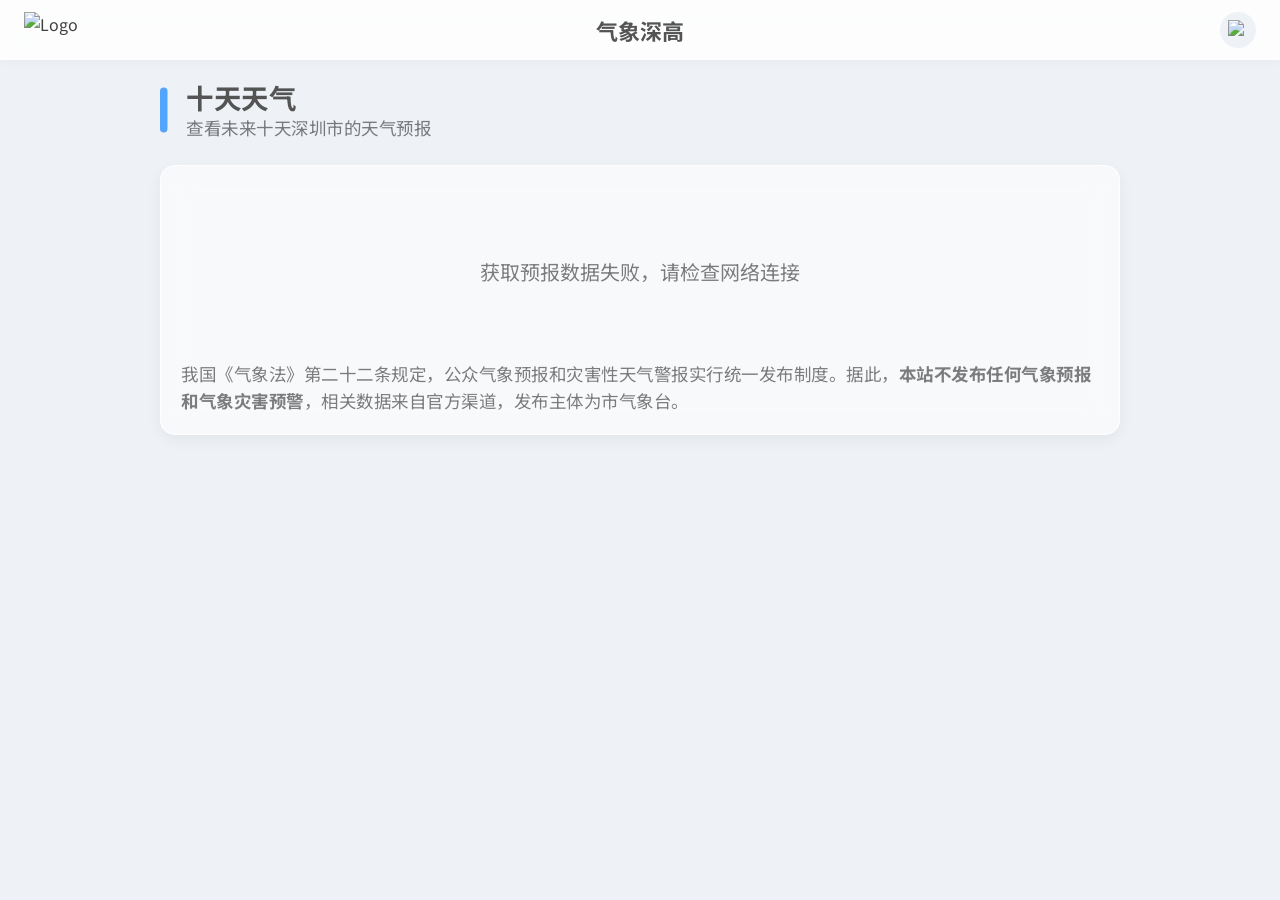
==== 10d.html @ 661ef433 "Test B6 for the Share Feature" ====
<!DOCTYPE html>
<html lang="zh-CN">
<head>
    <meta charset="UTF-8">
    <meta name="viewport" content="width=device-width, initial-scale=1.0">
    <title>气象深高 - 十天天气</title>
    <link rel="stylesheet" href="style.css">
    <link rel="stylesheet" href="style_10d.css">
    <link rel="icon" href="/favicon.ico" type="image/x-icon">
    <script src="https://code.jquery.com/jquery-3.6.0.min.js"></script>
	<meta name="description" content="“十天预报”是“气象深高”网站的一个重要功能，可查阅深圳市未来十天官方天气预报。">
    <script>
      window.CDN_BASE = "https://cdn.jsdelivr.net/gh/FireflyBush/MeteoClubOnlineWebsite@2026.0817";
    </script>
</head>
<body>

    <!-- 顶部导航条：照搬 -->
    <nav class="top-nav">
        <div class="nav-left">
            <img src="https://cdn.jsdelivr.net/gh/FireflyBush/MeteoClubOnlineWebsite@2026.0817/data/icons/logo.png" alt="Logo" class="nav-logo">
            <span class="nav-title">气象深高</span>
        </div>
        <div class="nav-right">
            <a href="/index.html" class="nav-link" title="返回主页">
                <img src="https://cdn.jsdelivr.net/gh/FireflyBush/MeteoClubOnlineWebsite@2026.0817/data/icons/home.svg" alt="主页" class="nav-icon">
            </a>
        </div>
    </nav>

    <!-- 主内容区 -->
    <div class="main-container">
        <section class="content-section">
            <div class="section-header">
                <div class="section-line"></div>
                <div class="section-text">
                    <h2 class="section-title">十天天气</h2>
                    <p class="section-subtitle">查看未来十天深圳市的天气预报</p>
                </div>
            </div>

            <div class="main-card">
                <div class="publish-info" id="publishInfo"></div>
                <div id="loadingStatus" class="status-text">正在获取预报数据...</div>
                <div class="forecast-10days" id="forecast10Days" style="display:none;"></div>
				<div style="margin-top: 20px;">
			<p class="card-description" style="margin-bottom: 0;-webkit-line-clamp: none;">我国《气象法》第二十二条规定，公众气象预报和灾害性天气警报实行统一发布制度。据此，<strong>本站不发布任何气象预报和气象灾害预警</strong>，相关数据来自官方渠道，发布主体为市气象台。</p></div>
            </div>
        </section>
    </div>

    <!-- 模态框：复用 style.css 中的 .modal 样式 -->
    <div id="infoModal" class="modal">
        <div class="modal-content">
            <span class="close-btn">&times;</span>
            <p id="modalText">信息加载中...</p>
        </div>
    </div>

    <script src="script_10d.js"></script>
</body>
</html>
---- style.css ----
/* style.css —— 晴雨表浅色磨砂主题样式 (优化整理版) */

/* 1. 引入思源黑体 (Google Fonts API 会自动处理中文分片加载) */
@import url('https://fonts.googleapis.com/css2?family=Noto+Sans+SC:wght@400;700&display=swap');

/* 2. 定义自定义西文字体 */
@font-face {
    font-family: 'GWM Sans UI'; /* 自定义一个名字 */
    src: url('https://cdn.jsdelivr.net/gh/FireflyBush/MeteoClubOnlineWebsite@2026.0817/GWM.woff2') format('woff2');
    font-weight: normal;
    font-style: normal;
    font-display: swap; /* 字体加载时先显示后备字体，避免白屏 */
}

/* 3. 覆盖全局字体设置 */
/* 注意：将自定义西文字体放在最前，思源黑体放在第二位 */
/* 这样西文/数字会用 myfont.woff2，中文会回退到思源黑体 */
body {
    font-family: 'GWM Sans UI', 'Noto Sans SC', -apple-system, BlinkMacSystemFont, "Segoe UI", Roboto, "Helvetica Neue", "PingFang SC", "Microsoft YaHei", sans-serif;
}

/* 针对可能需要加粗的标题元素 */
h1, h2, h3, h4, h5, h6, .nav-title, .section-title, .card-title {
    font-family: 'GWM Sans UI', 'Noto Sans SC', sans-serif;
    font-weight: 700; /* 使用思源黑体的粗体 */
}


/* =========================================
   1. 全局变量与重置
   ========================================= */
:root {
    --bg-color: rgba(255, 255, 255, 0.55);
    --text-color: rgba(0, 0, 0, 0.75);
    --dim-color: rgba(0, 0, 0, 0.5);
    --title-color: #545454;
    --yellow-line: rgb(255 150 0 / 65%);
    --blue-line: rgb(0 122 255 / 65%);
    --rain-blue: #007AFF;
    --rain-bg: rgba(0, 0, 0, 0.08);
    --glass-border: rgba(255, 255, 255, 0.8);
    --glass-shadow: 0 4px 12px rgba(0, 0, 0, 0.05);
    --nav-height: 60px;
}

* { margin: 0; padding: 0; box-sizing: border-box; }

::-webkit-scrollbar { width: 8px; border-radius: 4px; }
::-webkit-scrollbar-track { background: #0000001a; }
::-webkit-scrollbar-thumb { background: rgb(0 122 255 / 65%); border-radius: 4px; }

body {
    background-color: #eef2f6;
    color: var(--text-color);
    min-height: 100vh;
    padding-top: calc(var(--nav-height) + 20px);
    overflow-x: hidden;
}

/* =========================================
   2. 顶部导航条
   ========================================= */
.top-nav {
    position: fixed;
    top: 0; left: 0; width: 100%; height: var(--nav-height);
    background: rgba(255, 255, 255, 0.85);
    backdrop-filter: blur(15px);
    -webkit-backdrop-filter: blur(15px);
    border-bottom: 1px solid var(--glass-border);
    display: flex;
    justify-content: space-between;
    align-items: center;
    padding: 0 24px;
    z-index: 1000;
    box-shadow: 0 2px 10px rgba(0,0,0,0.03);
}

.nav-left { display: flex; align-items: center; gap: 12px; }

.nav-logo { height: 36px; width: auto; object-fit: contain; }

.nav-title {
    font-size: 18px;
    font-weight: bold;
    color: var(--title-color);
}

.nav-right .nav-link {
    display: flex;
    align-items: center;
    justify-content: center;
    background: #eef2f6;
    width: 36px;
    height: 36px;
    padding: 0; /* 覆盖原有内边距，适配图标 */
    border-radius: 50%; /* 圆形按钮 */
    transition: all 0.2s;
    text-decoration: none;
}

.nav-right .nav-link:hover {
    background: rgba(0, 0, 0, 0.25);
}

.nav-icon {
    width: 20px;
    height: 20px;
    fill: currentColor; /* 跟随文字颜色 */
    pointer-events: none; /* 防止点击图片无法触发链接 */
}

/* =========================================
   3. 主容器与版块
   ========================================= */
.main-container {
    width: 100%;
    max-width: 800px;
    margin: 0 auto;
    padding: 0 16px 40px 16px;
}

.content-section { margin-bottom: 40px; }

/* 版块标题 */
.section-header {
    display: flex;
    align-items: center;
    margin-bottom: 20px;
}

.section-line {
    width: 6px; height: 36px;
    background-color: var(--blue-line);
    border-radius: 3px;
    margin-right: 15px;
    flex-shrink: 0;
}

.section-text {
    display: flex;
    flex-direction: column;
    justify-content: center;
}

.section-title {
    font-size: 22px;
    font-weight: bold;
    color: var(--title-color);
    line-height: 1.2;
}

.section-subtitle {
    font-size: 14px;
    color: var(--dim-color);
    margin-top: 2px;
}



/* =========================================
   4. 天气应用组件
   ========================================= */
.weather-container {
    display: flex;
    flex-wrap: wrap;
    gap: 10px;
    width: 100%;
}

.left-panel {
    display: flex;
    flex-direction: column;
    gap: 10px;
    flex: 2 1 400px;
    min-width: 300px;
}

/* 卡片通用 */
.main-card, .warning-card, .rain-card {
    background-color: var(--bg-color);
    backdrop-filter: blur(12px);
    -webkit-backdrop-filter: blur(12px);
    border: 1px solid var(--glass-border);
    box-shadow: var(--glass-shadow);
    border-radius: 12px;
    padding: 16px;
    position: relative;
    transition: all .3s cubic-bezier(.25, .8, .25, 1);
}

.main-card:hover, .warning-card:hover, .rain-card:hover {
    transform: translateY(-5px);
    box-shadow: 0 12px 24px rgba(0, 0, 0, 0.1);
}

/* 实况与预报 */
.card-header {
    display: flex;
    justify-content: space-between;
    align-items: center;
}

.header-left, .header-right {
    display: flex; align-items: center; gap: 10px;
}

.title-text, .forecast-title, .warning-title {
    font-size: 20px; color: var(--title-color); line-height: 1.2;
    display: inline-block; font-weight: bold;
    background-image: linear-gradient(transparent calc(100% - 7px), var(--yellow-line) calc(100% - 7px));
    background-repeat: no-repeat; background-position: left bottom;
}

.observe-time { font-size: 16px; color: var(--dim-color); margin-right: 10px; }
.refresh-btn { width: 24px; height: 24px; cursor: pointer; opacity: 0.6; transition: transform 0.5s; filter: brightness(0); }
.refresh-btn:hover { opacity: 1; transform: rotate(180deg); }

.realtime-section {
    display: flex; align-items: center; gap: 5px;
    padding: 10px 0; border-bottom: 1px solid rgba(0,0,0,0.05); margin-bottom: 16px;
}

.realtime-left { display: flex; flex-direction: column; gap: 4px; }
.realtime-temp { font-size: 40px; font-weight: bold; line-height: 1; }
.realtime-temp .unit, .today-range .unit { font-size: 20px; color: var(--dim-color); }
.apparent-temp { font-size: 16px; color: var(--dim-color); }

.realtime-right {
    display: flex; flex-direction: row; align-items: center; gap: 5px; flex: 1; min-width: 0;
}

.realtime-info-right {
    display: flex; flex-direction: column; gap: 4px; text-align: left; min-width: 0;
}

.today-icon { width: 75px; height: 75px; cursor: pointer; }
.today-range { font-size: 20px; font-weight: bold; }
.today-desc { font-size: 16px; color: var(--dim-color); white-space: normal; overflow: auto; text-overflow: ellipsis; cursor: pointer; max-height: 40px; }

/* 三日预报 */
.forecast-section { display: flex; flex-direction: column; gap: 16px; }
.forecast-header { display: flex; justify-content: space-between; align-items: center; }
.publish-time { font-size: 16px; color: var(--dim-color); }
.forecast-days { display: flex; justify-content: space-between; gap: 30px; }
.day-item { flex: 1; text-align: center; position: relative; display: flex; flex-direction: column; align-items: center; }
.day-date { font-size: 16px; color: var(--dim-color); font-weight: bold; }
.day-info { display: flex; flex-direction: row; justify-content: center; align-items: center; }
.day-icon { width: 65px; height: 65px; cursor: pointer; }
.day-temps { display: flex; flex-direction: column; align-items: center; gap: 2px; margin-top: 8px; }
.day-max, .day-min { font-size: 20px; font-weight: bold; }
.day-max .unit, .day-min .unit { font-size: 16px; color: var(--dim-color); }

/* 预警卡片 */
.warning-card { display: flex; flex-direction: column; gap: 10px; }
.warning-left { display: flex; align-items: center; }
.warning-right { width: 100%; display: flex; justify-content: flex-start; align-items: center; gap: 12px; }
.warning-icons { display: flex; flex-wrap: wrap; gap: 5px; }
.warning-icons img { height: 45px; cursor: pointer; }
.no-warn-text { font-size: 16px; color: var(--dim-color); }

/* 降雨卡片 */
.rain-card { flex: 1 1 170px; min-width: 170px; display: flex; flex-direction: column; }
.rain-title-text { font-size: 20px; background-image: linear-gradient(transparent calc(100% - 7px), var(--blue-line) calc(100% - 7px)); }
.rain-header { margin-bottom: 16px; display: flex; align-items: center; }
.rain-content { display: flex; gap: 10px; flex: 1; align-items: stretch; }
.rain-bars { flex: 1; display: flex; flex-direction: column; gap: 4px; justify-content: flex-start; }
.rain-bar-item { height: 7.8px; width: 100%; background-color: var(--rain-bg); border-radius: 3px; }
.rain-bar-fill { height: 100%; background-color: var(--rain-blue); width: var(--rain-pct, 0); transition: width 0.5s; }
.rain-time-labels { display: flex; flex-direction: column; justify-content: space-between; font-size: 14px; color: var(--dim-color); text-align: right; padding-right: 5px; }
.rain-desc { margin-top: 16px; font-size: 16px; color: var(--dim-color); text-align: center; display: none; }

/* =========================================
   5. 链接卡片组件
   ========================================= */
.cards-wrapper {
    display: grid;
    grid-template-columns: repeat(2, 1fr);
    gap: 20px;
}

.content-card {
    background: rgba(255, 255, 255, 0.7);
    -webkit-backdrop-filter: blur(20px);
    backdrop-filter: blur(20px);
    border-radius: 16px;
    overflow: hidden;
    box-shadow: 0 4px 16px rgba(0, 0, 0, 0.06);
    transition: all .3s cubic-bezier(.25, .8, .25, 1);
    display: flex;
    flex-direction: column;
}

.content-card:hover {
    transform: translateY(-5px);
    box-shadow: 0 12px 24px rgba(0, 0, 0, 0.1);
}

.card-image { position: relative; width: 100%; height: 140px; background-color: #ddd; }
.card-img { width: 100%; height: 100%; object-fit: cover; display: block;object-position: center top;}
.image-overlay { position: absolute; bottom: 10px; right: 10px; display: flex; gap: 5px;}
.card-feature {
    background: var(--blue-line);
    color: white;
	font-size: 12px;
	font-weight: bold;
    padding: 4px 10px;
	max-width: 100px;
    border-radius: 20px;
    backdrop-filter: blur(5px);
}

.card-content { padding: 16px; display: flex; flex-direction: column; flex: 1; }
.card-header { display: flex; justify-content: space-between; align-items: flex-start; margin-bottom: 8px; }
.card-title { font-size: 18px; font-weight: bold; color: var(--title-color); margin: 0; line-height: 1.4; }
.card-description { font-size: 14px; color: var(--dim-color); line-height: 1.5; margin-bottom: 16px; flex: 1; display: -webkit-box; -webkit-line-clamp: 2; -webkit-box-orient: vertical; overflow: hidden; }
.articles-text{ font-size: 14px; color: var(--text-color); line-height: 1.5; margin-bottom: 16px; flex: 1; display: -webkit-box;  -webkit-box-orient: vertical; overflow: hidden;}
.card-footer { margin-top: auto; }

.read-more-btn {
    background: transparent;
    border: 1px solid var(--rain-blue);
    color: var(--rain-blue);
    padding: 6px 16px;
    border-radius: 20px;
    font-size: 14px;
    cursor: pointer;
    display: flex;
    align-items: center;
    gap: 6px;
    transition: all 0.2s;
	font-weight: bold;
}

.read-more-btn:hover { background: var(--rain-blue); color: #fff; }

/* =========================================
   6. 模态框
   ========================================= */
.modal { display: none; position: fixed; z-index: 2000; left: 0; top: 0; width: 100%; height: 100%; background-color: rgba(0,0,0,0.4); justify-content: center; align-items: center; }
.modal-content { background-color: #fefefe; padding: 25px 20px; border-radius: 12px; width: 80%; max-width: 300px; text-align: center; position: relative; box-shadow: 0 4px 20px rgba(0,0,0,0.15); animation: fadeIn 0.3s ease; }
@keyframes fadeIn { from { opacity: 0; transform: scale(0.9); } to { opacity: 1; transform: scale(1); } }
.close-btn { color: #aaa; position: absolute; top: 5px; right: 16px; font-size: 28px; font-weight: bold; cursor: pointer; }
.close-btn:hover { color: #333; }
#modalText { font-size: 16px; color: #333; line-height: 1.6; margin-top: 10px; word-break: break-all; }

/* =========================================
   7. 响应式适配
   ========================================= */
@media (max-width: 1000px) {
    .weather-container { flex-direction: column; }
    .left-panel { width: 100%; flex: none; }
    .rain-card { width: 100%; flex: none; min-height: 200px; }
    
    .cards-wrapper { grid-template-columns: 1fr; }
    
    .realtime-section { flex-direction: row; }
    .forecast-days { gap: 4px; }
    
    .rain-content { flex-direction: column; gap: 8px; }
    .rain-bars { flex-direction: row; align-items: flex-end; height: 100px; gap: 2px; }
    .rain-bar-item { height: 100px; width: 100%; display: flex; align-items: flex-end; }
    .rain-bar-fill { width: 100%; height: var(--rain-pct, 0); background-color: var(--rain-blue); transition: height 0.5s; }
    .rain-time-labels { flex-direction: row; justify-content: space-between; text-align: center; padding-right: 0; font-size: 12px; }
    
    .warning-icons img { height: 37.5px; cursor: pointer; }
    .day-icon { width: 50px; height: 50px; cursor: pointer; }
    .today-icon { width: 65px; height: 65px; cursor: pointer; }
    .day-max, .day-min { font-size: 18px; font-weight: bold; }
    
    .nav-title { display: none; } /* 移动端隐藏标题 */
}

@media (min-width: 1000px) {
    .main-container { transform: scale(1.25); transform-origin: top; }
    
    /* 桌面端标题居中 */
    .nav-title {
        position: absolute;
        left: 50%;
        transform: translateX(-50%);
        font-size: 22px;
        white-space: nowrap;
        margin: 0;
    }
}
---- style_10d.css ----
/* =========================================
   十天预报专用样式（依赖 style.css 变量）
   ========================================= */

.forecast-10days {
    display: flex;
    flex-direction: column;
    gap: 10px;
}

.day-row {
    display: flex;
    align-items: center;
    padding: 14px 18px;
    background-color: var(--bg-color);
    backdrop-filter: blur(12px);
    -webkit-backdrop-filter: blur(12px);
    border: 1px solid var(--glass-border);
    border-radius: 12px;
    box-shadow: var(--glass-shadow);
    transition: all .3s cubic-bezier(.25, .8, .25, 1);
}

.day-row:hover {
    transform: translateX(5px);
    box-shadow: 0 8px 20px rgba(0,0,0,0.08);
}

/* 日期区域：某月某日 / 某天 明确分两行 */
.day-info-left {
    width: 72px;
    flex-shrink: 0;
    text-align: center;
}

.day-info-left .date {
    font-size: 15px;
    font-weight: 600;
    color: var(--title-color);
    line-height: 1.3;
    white-space: nowrap;
}

.day-info-left .weekday {
    font-size: 13px;
    color: var(--dim-color);
    line-height: 1.3;
    margin-top: 2px;
    white-space: nowrap;
}

.day-icon-10d {
    width: 50px;
    height: 50px;
    margin: 0 16px;
    flex-shrink: 0;
    cursor: pointer;
    transition: transform 0.2s;
}

.day-icon-10d:active {
    transform: scale(0.92);
}

.day-weather-text {
    flex: 1;
    font-size: 16px;
    color: var(--text-color);
    min-width: 0;
}

/* 温度范围条 */
.day-temp-range {
    display: flex;
    align-items: center;
    gap: 10px;
    width: 200px;
    flex-shrink: 0;
}

.temp-bar-track {
    flex: 1;
    height: 5px;
    background-color: var(--rain-bg);
    border-radius: 3px;
    position: relative;
    overflow: hidden;
}

.temp-bar-fill {
    position: absolute;
    height: 100%;
    border-radius: 3px;
    background: linear-gradient(90deg, rgb(0 122 255 / 65%), rgb(255 150 0 / 65%));
    transition: left 0.5s, width 0.5s;
}

.temp-min, .temp-max {
    font-size: 16px;
    font-weight: bold;
    width: 36px;
    text-align: center;
}

.temp-min { color: var(--dim-color); }
.temp-max { color: var(--title-color); }

.status-text {
    text-align: center;
    padding: 40px;
    color: var(--dim-color);
    font-size: 16px;
}

.publish-info {
    text-align: right;
    font-size: 14px;
    color: var(--dim-color);
    margin-bottom: 16px;
    padding-right: 6px;
}

/* =========================================
   手机端适配
   ========================================= */
@media (max-width: 1000px) {
    .day-row {
        padding: 10px 12px;
        gap: 8px;
    }

    .day-info-left {
        width: 56px;
    }

    .day-info-left .date {
        font-size: 13px;
    }

    .day-info-left .weekday {
        font-size: 12px;
        margin-top: 1px;
    }

    .day-icon-10d {
        width: 40px;
        height: 40px;
        margin: 0 8px;
    }

    /* 手机端隐藏天气文字，点击图标通过模态框查看 */
    .day-weather-text {
        display: none;
    }

    .day-temp-range {
        width: auto;
        flex: 1;
        min-width: 0;
        gap: 6px;
    }

    .temp-bar-track {
        min-width: 40px;
    }

    .temp-min, .temp-max {
        font-size: 14px;
        width: 30px;
    }
}
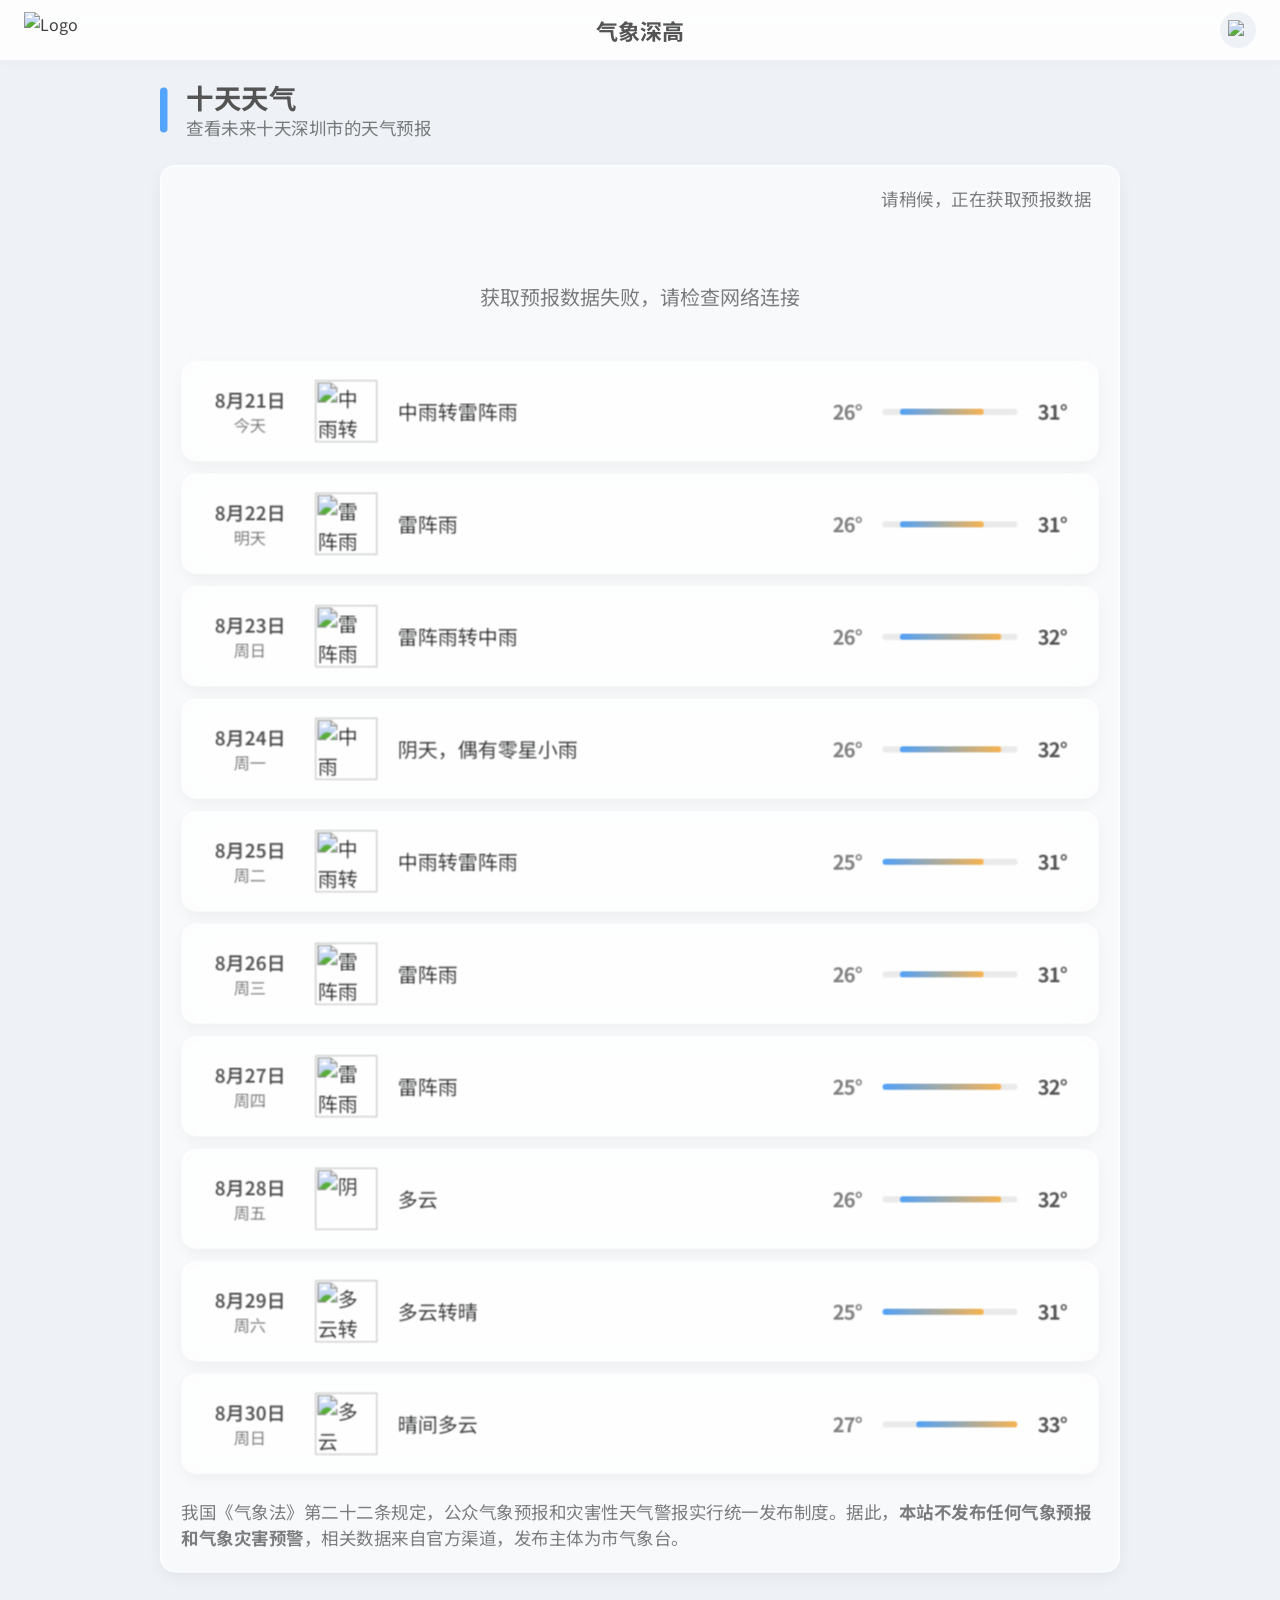
==== commit bad150e8: "Update 10d.html" ====
--- a/10d.html
+++ b/10d.html
@@ -3,18 +3,18 @@
 <head>
     <meta charset="UTF-8">
     <meta name="viewport" content="width=device-width, initial-scale=1.0">
-    <title>气象深高 - 十天天气</title>
+    <title>十天天气 - 深圳市高级中学气象社</title>
     <link rel="stylesheet" href="style.css">
     <link rel="stylesheet" href="style_10d.css">
     <link rel="icon" href="/favicon.ico" type="image/x-icon">
     <script src="https://code.jquery.com/jquery-3.6.0.min.js"></script>
-	<meta name="description" content="“十天预报”是“气象深高”网站的一个重要功能，可查阅深圳市未来十天官方天气预报。">
+	<meta name="description" content="“十天天气”是“气象深高”网站的一个重要功能，可查阅深圳市未来十天官方天气预报。">
     <script>
       window.CDN_BASE = "https://cdn.jsdelivr.net/gh/FireflyBush/MeteoClubOnlineWebsite@2026.0817";
     </script>
 </head>
 <body>
-
+<h1 style="display: none;">“十天天气”是“气象深高”网站的一个重要功能，可查阅深圳市未来十天官方天气预报。</h1>
     <!-- 顶部导航条：照搬 -->
     <nav class="top-nav">
         <div class="nav-left">
@@ -40,9 +40,161 @@
             </div>
 
             <div class="main-card">
-                <div class="publish-info" id="publishInfo"></div>
-                <div id="loadingStatus" class="status-text">正在获取预报数据...</div>
-                <div class="forecast-10days" id="forecast10Days" style="display:none;"></div>
+                <div class="publish-info" id="publishInfo">请稍候，正在获取预报数据</div>
+                <div id="loadingStatus" class="status-text">获取预报数据中，以下为示例，长期无反应请刷新...</div>
+                <div class="forecast-10days" id="forecast10Days">
+    <div class="day-row">
+        <div class="day-info-left">
+            <div class="date">8月21日</div>
+            <div class="weekday">今天</div>
+        </div>
+        <img class="day-icon-10d" src="https://cdn.jsdelivr.net/gh/FireflyBush/MeteoClubOnlineWebsite@2026.0817/data/icons/04.png" title="中雨转雷阵雨" loading="lazy">
+        <div class="day-weather-text">中雨转雷阵雨</div>
+        <div class="day-temp-range">
+            <div class="temp-min">26°</div>
+            <div class="temp-bar-track">
+                <div class="temp-bar-fill" style="left:12.5%;width:62.5%;"></div>
+            </div>
+            <div class="temp-max">31°</div>
+        </div>
+    </div>
+    <div class="day-row">
+        <div class="day-info-left">
+            <div class="date">8月22日</div>
+            <div class="weekday">明天</div>
+        </div>
+        <img class="day-icon-10d" src="https://cdn.jsdelivr.net/gh/FireflyBush/MeteoClubOnlineWebsite@2026.0817/data/icons/04.png" title="雷阵雨" loading="lazy">
+        <div class="day-weather-text">雷阵雨</div>
+        <div class="day-temp-range">
+            <div class="temp-min">26°</div>
+            <div class="temp-bar-track">
+                <div class="temp-bar-fill" style="left:12.5%;width:62.5%;"></div>
+            </div>
+            <div class="temp-max">31°</div>
+        </div>
+    </div>
+    <div class="day-row">
+        <div class="day-info-left">
+            <div class="date">8月23日</div>
+            <div class="weekday">周日</div>
+        </div>
+        <img class="day-icon-10d" src="https://cdn.jsdelivr.net/gh/FireflyBush/MeteoClubOnlineWebsite@2026.0817/data/icons/04.png" title="雷阵雨转中雨" loading="lazy">
+        <div class="day-weather-text">雷阵雨转中雨</div>
+        <div class="day-temp-range">
+            <div class="temp-min">26°</div>
+            <div class="temp-bar-track">
+                <div class="temp-bar-fill" style="left:12.5%;width:75%;"></div>
+            </div>
+            <div class="temp-max">32°</div>
+        </div>
+    </div>
+    <div class="day-row">
+        <div class="day-info-left">
+            <div class="date">8月24日</div>
+            <div class="weekday">周一</div>
+        </div>
+        <img class="day-icon-10d" src="https://cdn.jsdelivr.net/gh/FireflyBush/MeteoClubOnlineWebsite@2026.0817/data/icons/03.png" title="中雨" loading="lazy">
+        <div class="day-weather-text">阴天，偶有零星小雨</div>
+        <div class="day-temp-range">
+            <div class="temp-min">26°</div>
+            <div class="temp-bar-track">
+                <div class="temp-bar-fill" style="left:12.5%;width:75%;"></div>
+            </div>
+            <div class="temp-max">32°</div>
+        </div>
+    </div>
+    <div class="day-row">
+        <div class="day-info-left">
+            <div class="date">8月25日</div>
+            <div class="weekday">周二</div>
+        </div>
+        <img class="day-icon-10d" src="https://cdn.jsdelivr.net/gh/FireflyBush/MeteoClubOnlineWebsite@2026.0817/data/icons/04.png" title="中雨转雷阵雨" loading="lazy">
+        <div class="day-weather-text">中雨转雷阵雨</div>
+        <div class="day-temp-range">
+            <div class="temp-min">25°</div>
+            <div class="temp-bar-track">
+                <div class="temp-bar-fill" style="left:0%;width:75%;"></div>
+            </div>
+            <div class="temp-max">31°</div>
+        </div>
+    </div>
+    <div class="day-row">
+        <div class="day-info-left">
+            <div class="date">8月26日</div>
+            <div class="weekday">周三</div>
+        </div>
+        <img class="day-icon-10d" src="https://cdn.jsdelivr.net/gh/FireflyBush/MeteoClubOnlineWebsite@2026.0817/data/icons/04.png" title="雷阵雨" loading="lazy">
+        <div class="day-weather-text">雷阵雨</div>
+        <div class="day-temp-range">
+            <div class="temp-min">26°</div>
+            <div class="temp-bar-track">
+                <div class="temp-bar-fill" style="left:12.5%;width:62.5%;"></div>
+            </div>
+            <div class="temp-max">31°</div>
+        </div>
+    </div>
+    <div class="day-row">
+        <div class="day-info-left">
+            <div class="date">8月27日</div>
+            <div class="weekday">周四</div>
+        </div>
+        <img class="day-icon-10d" src="https://cdn.jsdelivr.net/gh/FireflyBush/MeteoClubOnlineWebsite@2026.0817/data/icons/04.png" title="雷阵雨" loading="lazy">
+        <div class="day-weather-text">雷阵雨</div>
+        <div class="day-temp-range">
+            <div class="temp-min">25°</div>
+            <div class="temp-bar-track">
+                <div class="temp-bar-fill" style="left:0%;width:87.5%;"></div>
+            </div>
+            <div class="temp-max">32°</div>
+        </div>
+    </div>
+    <div class="day-row">
+        <div class="day-info-left">
+            <div class="date">8月28日</div>
+            <div class="weekday">周五</div>
+        </div>
+        <img class="day-icon-10d" src="https://cdn.jsdelivr.net/gh/FireflyBush/MeteoClubOnlineWebsite@2026.0817/data/icons/02.png" title="阴" loading="lazy">
+        <div class="day-weather-text">多云</div>
+        <div class="day-temp-range">
+            <div class="temp-min">26°</div>
+            <div class="temp-bar-track">
+                <div class="temp-bar-fill" style="left:12.5%;width:75%;"></div>
+            </div>
+            <div class="temp-max">32°</div>
+        </div>
+    </div>
+    <div class="day-row">
+        <div class="day-info-left">
+            <div class="date">8月29日</div>
+            <div class="weekday">周六</div>
+        </div>
+        <img class="day-icon-10d" src="https://cdn.jsdelivr.net/gh/FireflyBush/MeteoClubOnlineWebsite@2026.0817/data/icons/01.png" title="多云转阴" loading="lazy">
+        <div class="day-weather-text">多云转晴</div>
+        <div class="day-temp-range">
+            <div class="temp-min">25°</div>
+            <div class="temp-bar-track">
+                <div class="temp-bar-fill" style="left:0%;width:75%;"></div>
+            </div>
+            <div class="temp-max">31°</div>
+        </div>
+    </div>
+    <div class="day-row">
+        <div class="day-info-left">
+            <div class="date">8月30日</div>
+            <div class="weekday">周日</div>
+        </div>
+        <img class="day-icon-10d" src="https://cdn.jsdelivr.net/gh/FireflyBush/MeteoClubOnlineWebsite@2026.0817/data/icons/01.png" title="多云" loading="lazy">
+        <div class="day-weather-text">晴间多云</div>
+        <div class="day-temp-range">
+            <div class="temp-min">27°</div>
+            <div class="temp-bar-track">
+                <div class="temp-bar-fill" style="left:25%;width:75%;"></div>
+            </div>
+            <div class="temp-max">33°</div>
+        </div>
+    </div>
+</div>
+
 				<div style="margin-top: 20px;">
 			<p class="card-description" style="margin-bottom: 0;-webkit-line-clamp: none;">我国《气象法》第二十二条规定，公众气象预报和灾害性天气警报实行统一发布制度。据此，<strong>本站不发布任何气象预报和气象灾害预警</strong>，相关数据来自官方渠道，发布主体为市气象台。</p></div>
             </div>
--- a/style.css
+++ b/style.css
@@ -6,7 +6,7 @@
 /* 2. 定义自定义西文字体 */
 @font-face {
     font-family: 'GWM Sans UI'; /* 自定义一个名字 */
-    src: url('https://cdn.jsdelivr.net/gh/FireflyBush/MeteoClubOnlineWebsite@2026.0817/GWM.woff2') format('woff2');
+    src: url('https://cdn.jsdelivr.net/gh/FireflyBush/MeteoClubOnlineWebsite@2026.0817/data/GWM.woff2') format('woff2');
     font-weight: normal;
     font-style: normal;
     font-display: swap; /* 字体加载时先显示后备字体，避免白屏 */
@@ -343,6 +343,11 @@
 .close-btn:hover { color: #333; }
 #modalText { font-size: 16px; color: #333; line-height: 1.6; margin-top: 10px; word-break: break-all; }
 
+
+#edgeone-watermark{
+	display: none !important;
+}
+
 /* =========================================
    7. 响应式适配
    ========================================= */
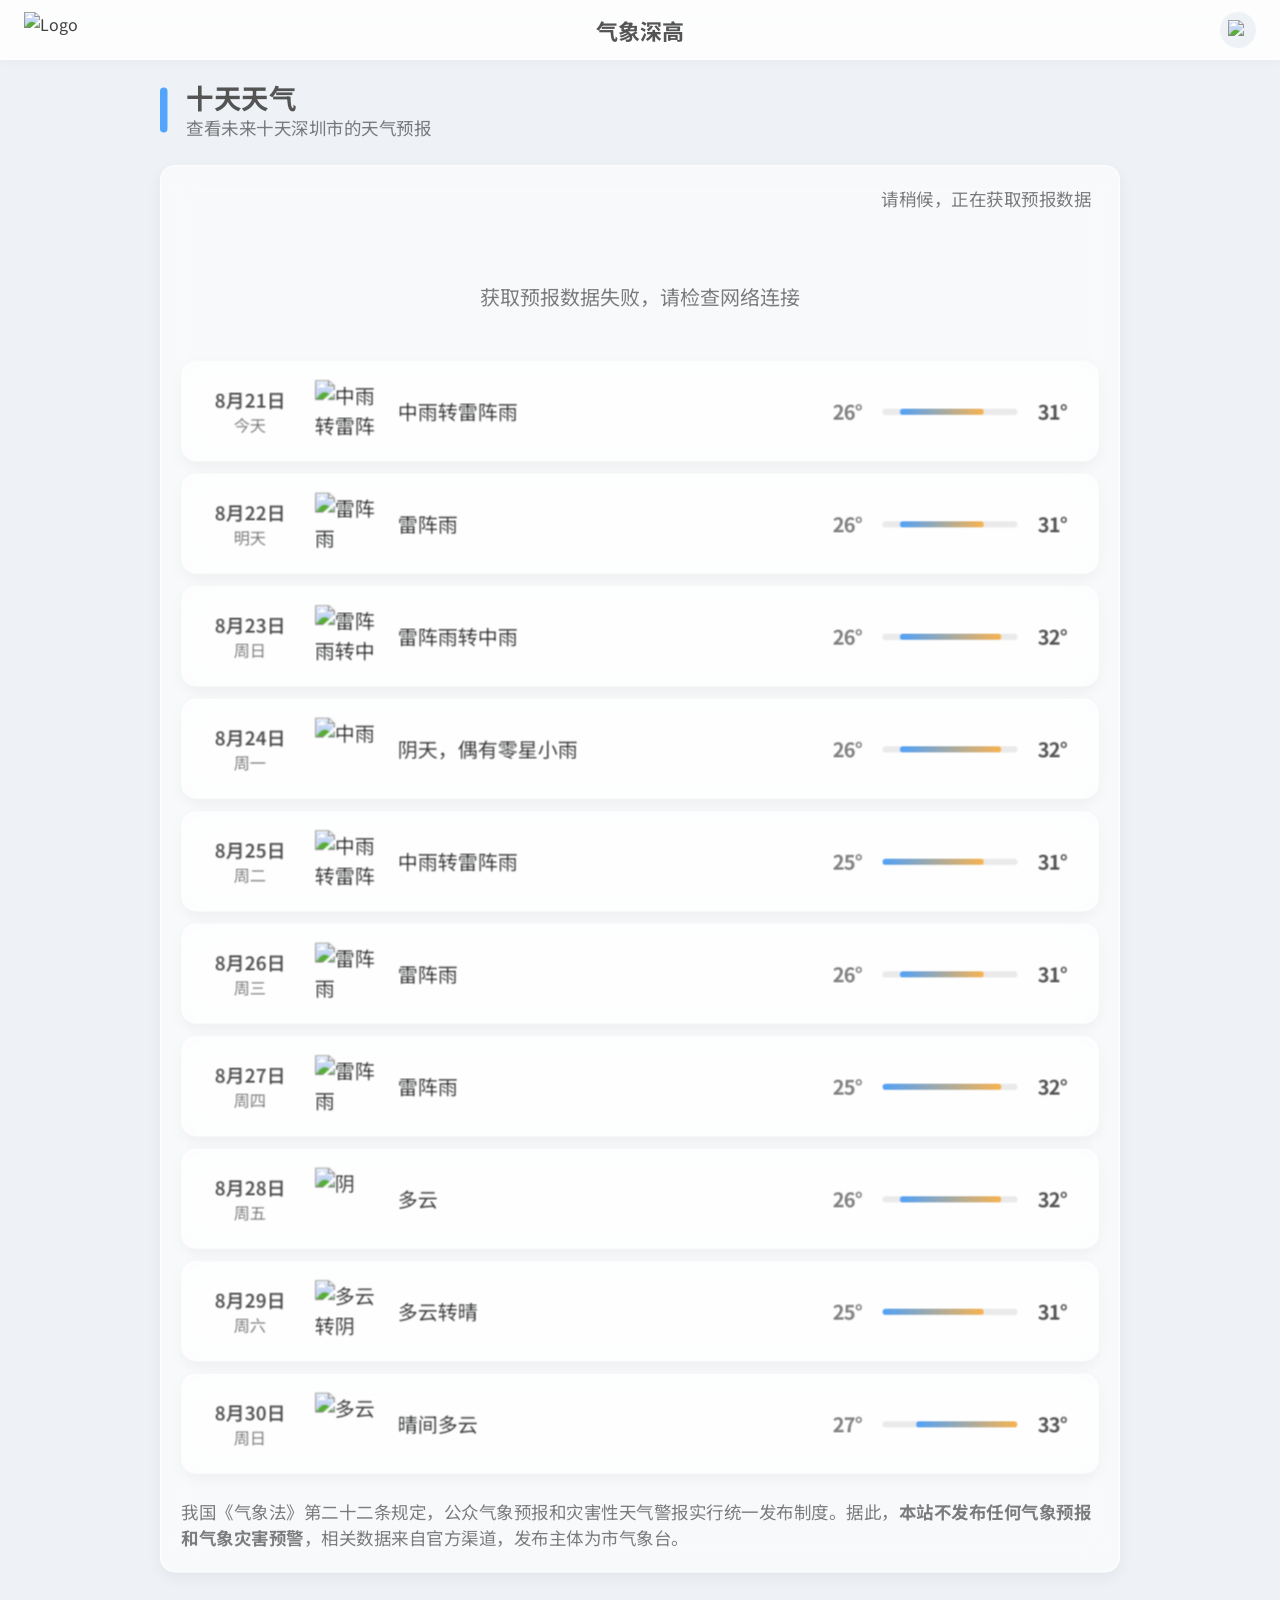
==== commit 590cfeb0: "Update 10d.html" ====
--- a/10d.html
+++ b/10d.html
@@ -48,7 +48,7 @@
             <div class="date">8月21日</div>
             <div class="weekday">今天</div>
         </div>
-        <img class="day-icon-10d" src="https://cdn.jsdelivr.net/gh/FireflyBush/MeteoClubOnlineWebsite@2026.0817/data/icons/04.png" title="中雨转雷阵雨" loading="lazy">
+        <img class="day-icon-10d" src="https://cdn.jsdelivr.net/gh/FireflyBush/MeteoClubOnlineWebsite@2026.0817/data/icons/04.png" alt="中雨转雷阵雨" title="中雨转雷阵雨" loading="lazy">
         <div class="day-weather-text">中雨转雷阵雨</div>
         <div class="day-temp-range">
             <div class="temp-min">26°</div>
@@ -63,7 +63,7 @@
             <div class="date">8月22日</div>
             <div class="weekday">明天</div>
         </div>
-        <img class="day-icon-10d" src="https://cdn.jsdelivr.net/gh/FireflyBush/MeteoClubOnlineWebsite@2026.0817/data/icons/04.png" title="雷阵雨" loading="lazy">
+        <img class="day-icon-10d" src="https://cdn.jsdelivr.net/gh/FireflyBush/MeteoClubOnlineWebsite@2026.0817/data/icons/04.png" alt="雷阵雨" title="雷阵雨" loading="lazy">
         <div class="day-weather-text">雷阵雨</div>
         <div class="day-temp-range">
             <div class="temp-min">26°</div>
@@ -78,7 +78,7 @@
             <div class="date">8月23日</div>
             <div class="weekday">周日</div>
         </div>
-        <img class="day-icon-10d" src="https://cdn.jsdelivr.net/gh/FireflyBush/MeteoClubOnlineWebsite@2026.0817/data/icons/04.png" title="雷阵雨转中雨" loading="lazy">
+        <img class="day-icon-10d" src="https://cdn.jsdelivr.net/gh/FireflyBush/MeteoClubOnlineWebsite@2026.0817/data/icons/04.png" alt="雷阵雨转中雨" title="雷阵雨转中雨" loading="lazy">
         <div class="day-weather-text">雷阵雨转中雨</div>
         <div class="day-temp-range">
             <div class="temp-min">26°</div>
@@ -93,7 +93,7 @@
             <div class="date">8月24日</div>
             <div class="weekday">周一</div>
         </div>
-        <img class="day-icon-10d" src="https://cdn.jsdelivr.net/gh/FireflyBush/MeteoClubOnlineWebsite@2026.0817/data/icons/03.png" title="中雨" loading="lazy">
+        <img class="day-icon-10d" src="https://cdn.jsdelivr.net/gh/FireflyBush/MeteoClubOnlineWebsite@2026.0817/data/icons/03.png" alt="中雨" title="中雨" loading="lazy">
         <div class="day-weather-text">阴天，偶有零星小雨</div>
         <div class="day-temp-range">
             <div class="temp-min">26°</div>
@@ -108,7 +108,7 @@
             <div class="date">8月25日</div>
             <div class="weekday">周二</div>
         </div>
-        <img class="day-icon-10d" src="https://cdn.jsdelivr.net/gh/FireflyBush/MeteoClubOnlineWebsite@2026.0817/data/icons/04.png" title="中雨转雷阵雨" loading="lazy">
+        <img class="day-icon-10d" src="https://cdn.jsdelivr.net/gh/FireflyBush/MeteoClubOnlineWebsite@2026.0817/data/icons/04.png" alt="中雨转雷阵雨" title="中雨转雷阵雨" loading="lazy">
         <div class="day-weather-text">中雨转雷阵雨</div>
         <div class="day-temp-range">
             <div class="temp-min">25°</div>
@@ -123,7 +123,7 @@
             <div class="date">8月26日</div>
             <div class="weekday">周三</div>
         </div>
-        <img class="day-icon-10d" src="https://cdn.jsdelivr.net/gh/FireflyBush/MeteoClubOnlineWebsite@2026.0817/data/icons/04.png" title="雷阵雨" loading="lazy">
+        <img class="day-icon-10d" src="https://cdn.jsdelivr.net/gh/FireflyBush/MeteoClubOnlineWebsite@2026.0817/data/icons/04.png" alt="雷阵雨" title="雷阵雨" loading="lazy">
         <div class="day-weather-text">雷阵雨</div>
         <div class="day-temp-range">
             <div class="temp-min">26°</div>
@@ -138,7 +138,7 @@
             <div class="date">8月27日</div>
             <div class="weekday">周四</div>
         </div>
-        <img class="day-icon-10d" src="https://cdn.jsdelivr.net/gh/FireflyBush/MeteoClubOnlineWebsite@2026.0817/data/icons/04.png" title="雷阵雨" loading="lazy">
+        <img class="day-icon-10d" src="https://cdn.jsdelivr.net/gh/FireflyBush/MeteoClubOnlineWebsite@2026.0817/data/icons/04.png" alt="雷阵雨" title="雷阵雨" loading="lazy">
         <div class="day-weather-text">雷阵雨</div>
         <div class="day-temp-range">
             <div class="temp-min">25°</div>
@@ -153,7 +153,7 @@
             <div class="date">8月28日</div>
             <div class="weekday">周五</div>
         </div>
-        <img class="day-icon-10d" src="https://cdn.jsdelivr.net/gh/FireflyBush/MeteoClubOnlineWebsite@2026.0817/data/icons/02.png" title="阴" loading="lazy">
+        <img class="day-icon-10d" src="https://cdn.jsdelivr.net/gh/FireflyBush/MeteoClubOnlineWebsite@2026.0817/data/icons/02.png" alt="阴" title="阴" loading="lazy">
         <div class="day-weather-text">多云</div>
         <div class="day-temp-range">
             <div class="temp-min">26°</div>
@@ -168,7 +168,7 @@
             <div class="date">8月29日</div>
             <div class="weekday">周六</div>
         </div>
-        <img class="day-icon-10d" src="https://cdn.jsdelivr.net/gh/FireflyBush/MeteoClubOnlineWebsite@2026.0817/data/icons/01.png" title="多云转阴" loading="lazy">
+        <img class="day-icon-10d" src="https://cdn.jsdelivr.net/gh/FireflyBush/MeteoClubOnlineWebsite@2026.0817/data/icons/01.png" alt="多云转阴" title="多云转阴" loading="lazy">
         <div class="day-weather-text">多云转晴</div>
         <div class="day-temp-range">
             <div class="temp-min">25°</div>
@@ -183,7 +183,7 @@
             <div class="date">8月30日</div>
             <div class="weekday">周日</div>
         </div>
-        <img class="day-icon-10d" src="https://cdn.jsdelivr.net/gh/FireflyBush/MeteoClubOnlineWebsite@2026.0817/data/icons/01.png" title="多云" loading="lazy">
+        <img class="day-icon-10d" src="https://cdn.jsdelivr.net/gh/FireflyBush/MeteoClubOnlineWebsite@2026.0817/data/icons/01.png" alt="多云" title="多云" loading="lazy">
         <div class="day-weather-text">晴间多云</div>
         <div class="day-temp-range">
             <div class="temp-min">27°</div>
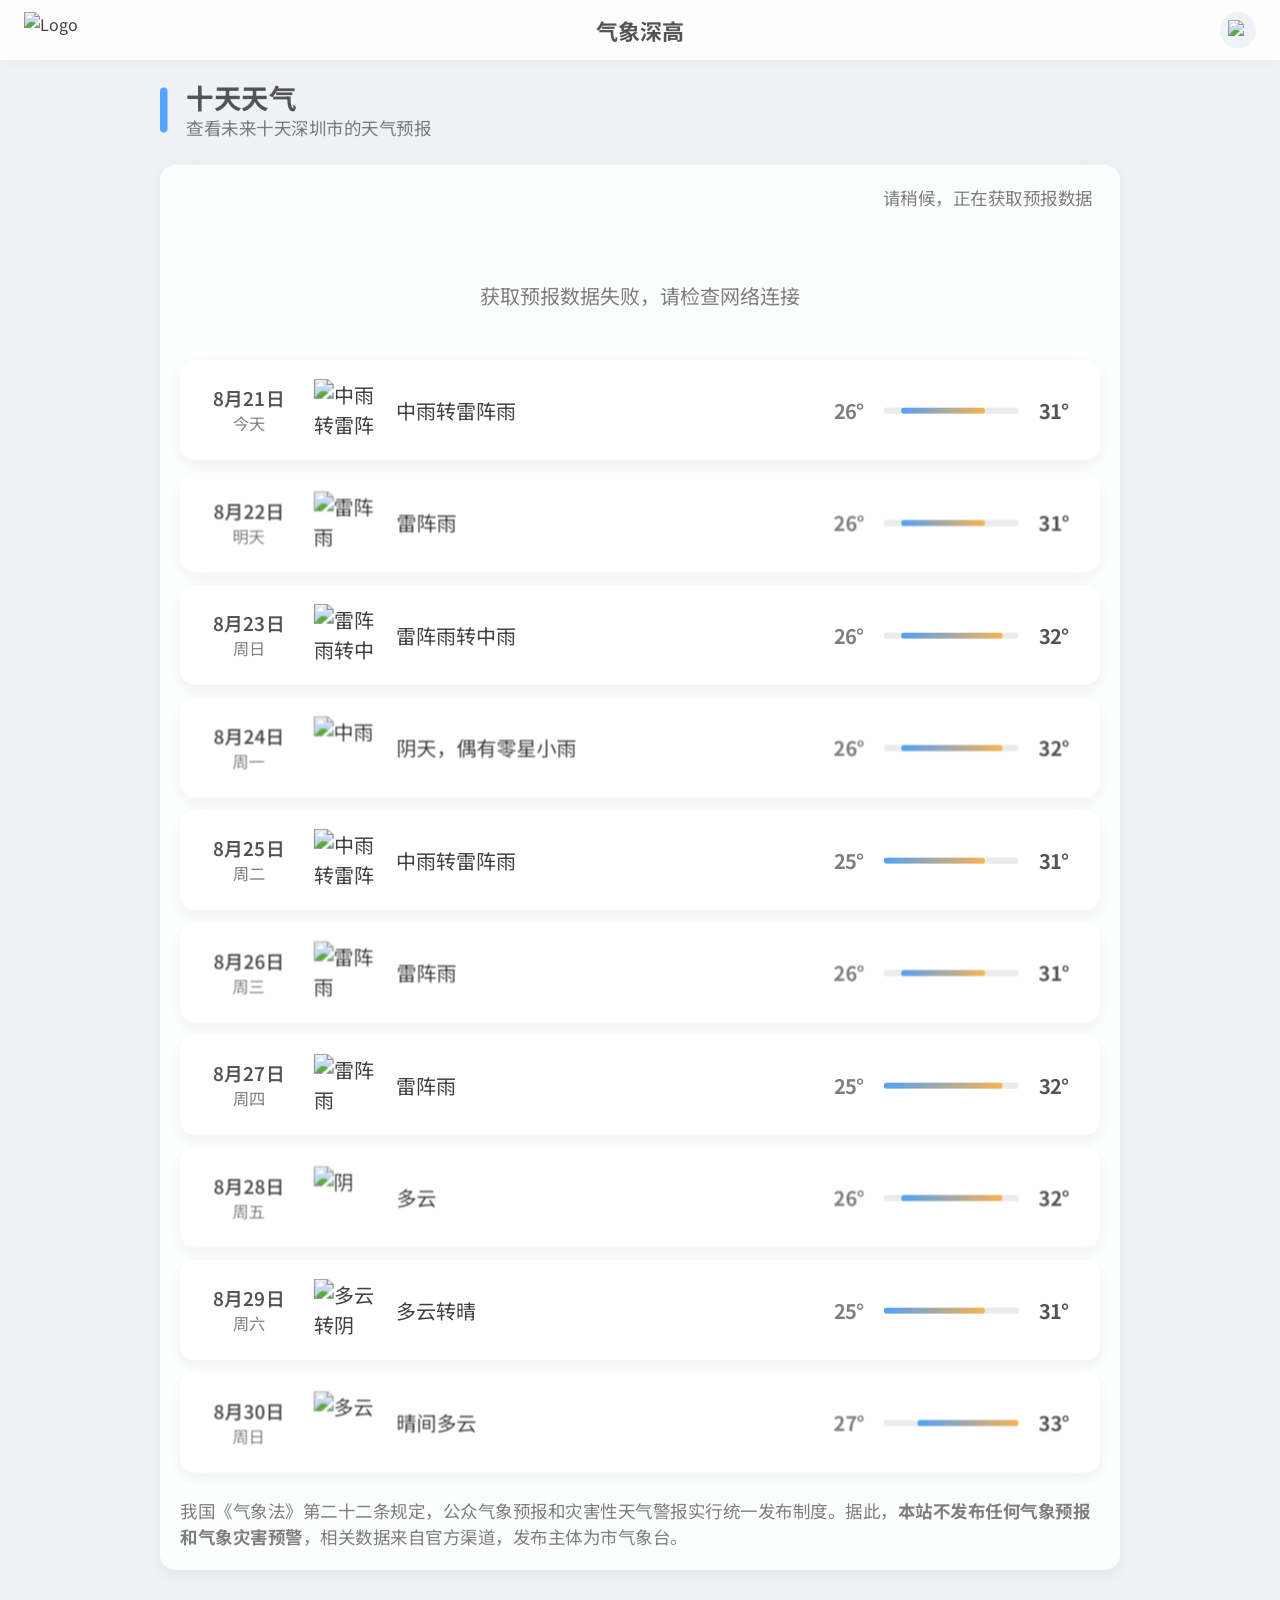
==== commit 07d485f8: "Update Style" ====
--- a/10d.html
+++ b/10d.html
@@ -10,20 +10,20 @@
     <script src="https://code.jquery.com/jquery-3.6.0.min.js"></script>
 	<meta name="description" content="“十天天气”是“气象深高”网站的一个重要功能，可查阅深圳市未来十天官方天气预报。">
     <script>
-      window.CDN_BASE = "https://cdn.jsdelivr.net/gh/FireflyBush/MeteoClubOnlineWebsite@2026.0817";
+      window.CDN_BASE = "https://cdn.jsdelivr.net/gh/FireflyBush/MeteoClubOnlineWebsite@2026.1115a";
     </script>
 </head>
 <body>
-<h1 style="display: none;">“十天天气”是“气象深高”网站的一个重要功能，可查阅深圳市未来十天官方天气预报。</h1>
+<h1 style="display: none;">“气象深高”网站是深圳市高级中学气象社制作的在线天气信息展示平台，提供校园天气监测，预警信息、天气预报查阅，各地市数值预报查询等功能。“十天天气”是“气象深高”网站的一个重要功能，可查阅深圳市未来十天官方天气预报。</h1>
     <!-- 顶部导航条：照搬 -->
     <nav class="top-nav">
         <div class="nav-left">
-            <img src="https://cdn.jsdelivr.net/gh/FireflyBush/MeteoClubOnlineWebsite@2026.0817/data/icons/logo.png" alt="Logo" class="nav-logo">
+            <img src="https://cdn.jsdelivr.net/gh/FireflyBush/MeteoClubOnlineWebsite@2026.1115a/data/icons/logo.png" alt="Logo" class="nav-logo">
             <span class="nav-title">气象深高</span>
         </div>
         <div class="nav-right">
             <a href="/index.html" class="nav-link" title="返回主页">
-                <img src="https://cdn.jsdelivr.net/gh/FireflyBush/MeteoClubOnlineWebsite@2026.0817/data/icons/home.svg" alt="主页" class="nav-icon">
+                <img src="https://cdn.jsdelivr.net/gh/FireflyBush/MeteoClubOnlineWebsite@2026.1115a/data/icons/home.svg" alt="主页" class="nav-icon">
             </a>
         </div>
     </nav>
@@ -48,7 +48,7 @@
             <div class="date">8月21日</div>
             <div class="weekday">今天</div>
         </div>
-        <img class="day-icon-10d" src="https://cdn.jsdelivr.net/gh/FireflyBush/MeteoClubOnlineWebsite@2026.0817/data/icons/04.png" alt="中雨转雷阵雨" title="中雨转雷阵雨" loading="lazy">
+        <img class="day-icon-10d" src="https://cdn.jsdelivr.net/gh/FireflyBush/MeteoClubOnlineWebsite@2026.1115a/data/icons/04.png" alt="中雨转雷阵雨" title="中雨转雷阵雨" loading="lazy">
         <div class="day-weather-text">中雨转雷阵雨</div>
         <div class="day-temp-range">
             <div class="temp-min">26°</div>
@@ -63,7 +63,7 @@
             <div class="date">8月22日</div>
             <div class="weekday">明天</div>
         </div>
-        <img class="day-icon-10d" src="https://cdn.jsdelivr.net/gh/FireflyBush/MeteoClubOnlineWebsite@2026.0817/data/icons/04.png" alt="雷阵雨" title="雷阵雨" loading="lazy">
+        <img class="day-icon-10d" src="https://cdn.jsdelivr.net/gh/FireflyBush/MeteoClubOnlineWebsite@2026.1115a/data/icons/04.png" alt="雷阵雨" title="雷阵雨" loading="lazy">
         <div class="day-weather-text">雷阵雨</div>
         <div class="day-temp-range">
             <div class="temp-min">26°</div>
@@ -78,7 +78,7 @@
             <div class="date">8月23日</div>
             <div class="weekday">周日</div>
         </div>
-        <img class="day-icon-10d" src="https://cdn.jsdelivr.net/gh/FireflyBush/MeteoClubOnlineWebsite@2026.0817/data/icons/04.png" alt="雷阵雨转中雨" title="雷阵雨转中雨" loading="lazy">
+        <img class="day-icon-10d" src="https://cdn.jsdelivr.net/gh/FireflyBush/MeteoClubOnlineWebsite@2026.1115a/data/icons/04.png" alt="雷阵雨转中雨" title="雷阵雨转中雨" loading="lazy">
         <div class="day-weather-text">雷阵雨转中雨</div>
         <div class="day-temp-range">
             <div class="temp-min">26°</div>
@@ -93,7 +93,7 @@
             <div class="date">8月24日</div>
             <div class="weekday">周一</div>
         </div>
-        <img class="day-icon-10d" src="https://cdn.jsdelivr.net/gh/FireflyBush/MeteoClubOnlineWebsite@2026.0817/data/icons/03.png" alt="中雨" title="中雨" loading="lazy">
+        <img class="day-icon-10d" src="https://cdn.jsdelivr.net/gh/FireflyBush/MeteoClubOnlineWebsite@2026.1115a/data/icons/03.png" alt="中雨" title="中雨" loading="lazy">
         <div class="day-weather-text">阴天，偶有零星小雨</div>
         <div class="day-temp-range">
             <div class="temp-min">26°</div>
@@ -108,7 +108,7 @@
             <div class="date">8月25日</div>
             <div class="weekday">周二</div>
         </div>
-        <img class="day-icon-10d" src="https://cdn.jsdelivr.net/gh/FireflyBush/MeteoClubOnlineWebsite@2026.0817/data/icons/04.png" alt="中雨转雷阵雨" title="中雨转雷阵雨" loading="lazy">
+        <img class="day-icon-10d" src="https://cdn.jsdelivr.net/gh/FireflyBush/MeteoClubOnlineWebsite@2026.1115a/data/icons/04.png" alt="中雨转雷阵雨" title="中雨转雷阵雨" loading="lazy">
         <div class="day-weather-text">中雨转雷阵雨</div>
         <div class="day-temp-range">
             <div class="temp-min">25°</div>
@@ -123,7 +123,7 @@
             <div class="date">8月26日</div>
             <div class="weekday">周三</div>
         </div>
-        <img class="day-icon-10d" src="https://cdn.jsdelivr.net/gh/FireflyBush/MeteoClubOnlineWebsite@2026.0817/data/icons/04.png" alt="雷阵雨" title="雷阵雨" loading="lazy">
+        <img class="day-icon-10d" src="https://cdn.jsdelivr.net/gh/FireflyBush/MeteoClubOnlineWebsite@2026.1115a/data/icons/04.png" alt="雷阵雨" title="雷阵雨" loading="lazy">
         <div class="day-weather-text">雷阵雨</div>
         <div class="day-temp-range">
             <div class="temp-min">26°</div>
@@ -138,7 +138,7 @@
             <div class="date">8月27日</div>
             <div class="weekday">周四</div>
         </div>
-        <img class="day-icon-10d" src="https://cdn.jsdelivr.net/gh/FireflyBush/MeteoClubOnlineWebsite@2026.0817/data/icons/04.png" alt="雷阵雨" title="雷阵雨" loading="lazy">
+        <img class="day-icon-10d" src="https://cdn.jsdelivr.net/gh/FireflyBush/MeteoClubOnlineWebsite@2026.1115a/data/icons/04.png" alt="雷阵雨" title="雷阵雨" loading="lazy">
         <div class="day-weather-text">雷阵雨</div>
         <div class="day-temp-range">
             <div class="temp-min">25°</div>
@@ -153,7 +153,7 @@
             <div class="date">8月28日</div>
             <div class="weekday">周五</div>
         </div>
-        <img class="day-icon-10d" src="https://cdn.jsdelivr.net/gh/FireflyBush/MeteoClubOnlineWebsite@2026.0817/data/icons/02.png" alt="阴" title="阴" loading="lazy">
+        <img class="day-icon-10d" src="https://cdn.jsdelivr.net/gh/FireflyBush/MeteoClubOnlineWebsite@2026.1115a/data/icons/02.png" alt="阴" title="阴" loading="lazy">
         <div class="day-weather-text">多云</div>
         <div class="day-temp-range">
             <div class="temp-min">26°</div>
@@ -168,7 +168,7 @@
             <div class="date">8月29日</div>
             <div class="weekday">周六</div>
         </div>
-        <img class="day-icon-10d" src="https://cdn.jsdelivr.net/gh/FireflyBush/MeteoClubOnlineWebsite@2026.0817/data/icons/01.png" alt="多云转阴" title="多云转阴" loading="lazy">
+        <img class="day-icon-10d" src="https://cdn.jsdelivr.net/gh/FireflyBush/MeteoClubOnlineWebsite@2026.1115a/data/icons/01.png" alt="多云转阴" title="多云转阴" loading="lazy">
         <div class="day-weather-text">多云转晴</div>
         <div class="day-temp-range">
             <div class="temp-min">25°</div>
@@ -183,7 +183,7 @@
             <div class="date">8月30日</div>
             <div class="weekday">周日</div>
         </div>
-        <img class="day-icon-10d" src="https://cdn.jsdelivr.net/gh/FireflyBush/MeteoClubOnlineWebsite@2026.0817/data/icons/01.png" alt="多云" title="多云" loading="lazy">
+        <img class="day-icon-10d" src="https://cdn.jsdelivr.net/gh/FireflyBush/MeteoClubOnlineWebsite@2026.1115a/data/icons/01.png" alt="多云" title="多云" loading="lazy">
         <div class="day-weather-text">晴间多云</div>
         <div class="day-temp-range">
             <div class="temp-min">27°</div>
--- a/style.css
+++ b/style.css
@@ -6,7 +6,7 @@
 /* 2. 定义自定义西文字体 */
 @font-face {
     font-family: 'GWM Sans UI'; /* 自定义一个名字 */
-    src: url('https://cdn.jsdelivr.net/gh/FireflyBush/MeteoClubOnlineWebsite@2026.0817/data/GWM.woff2') format('woff2');
+    src: url('https://cdn.jsdelivr.net/gh/FireflyBush/MeteoClubOnlineWebsite@2026.1115a/data/GWM.woff2') format('woff2');
     font-weight: normal;
     font-style: normal;
     font-display: swap; /* 字体加载时先显示后备字体，避免白屏 */
@@ -30,7 +30,7 @@
    1. 全局变量与重置
    ========================================= */
 :root {
-    --bg-color: rgba(255, 255, 255, 0.55);
+    --bg-color: rgba(255, 255, 255, 0.80);
     --text-color: rgba(0, 0, 0, 0.75);
     --dim-color: rgba(0, 0, 0, 0.5);
     --title-color: #545454;
@@ -51,6 +51,11 @@
 
 body {
     background-color: #eef2f6;
+	background-image: url(https://cdn.jsdelivr.net/gh/FireflyBush/MeteoClubOnlineWebsite@2026.1115a/data/pictures/bg.webp);
+	background-attachment: fixed;
+	background-repeat: no-repeat;
+	background-size:  140% auto;
+	background-position: center;
     color: var(--text-color);
     min-height: 100vh;
     padding-top: calc(var(--nav-height) + 20px);
@@ -180,7 +185,7 @@
     background-color: var(--bg-color);
     backdrop-filter: blur(12px);
     -webkit-backdrop-filter: blur(12px);
-    border: 1px solid var(--glass-border);
+/*    border: 1px solid var(--glass-border); */
     box-shadow: var(--glass-shadow);
     border-radius: 12px;
     padding: 16px;
@@ -212,7 +217,7 @@
 }
 
 .observe-time { font-size: 16px; color: var(--dim-color); margin-right: 10px; }
-.refresh-btn { width: 24px; height: 24px; cursor: pointer; opacity: 0.6; transition: transform 0.5s; filter: brightness(0); }
+.refresh-btn { width: 24px; height: 24px; cursor: pointer; opacity: 0.6; transition: transform 0.5s; }
 .refresh-btn:hover { opacity: 1; transform: rotate(180deg); }
 
 .realtime-section {
@@ -240,10 +245,10 @@
 /* 三日预报 */
 .forecast-section { display: flex; flex-direction: column; gap: 16px; }
 .forecast-header { display: flex; justify-content: space-between; align-items: center; }
-.publish-time { font-size: 16px; color: var(--dim-color); }
+.publish-time { font-size: 14px; color: var(--dim-color); }
 .forecast-days { display: flex; justify-content: space-between; gap: 30px; }
 .day-item { flex: 1; text-align: center; position: relative; display: flex; flex-direction: column; align-items: center; }
-.day-date { font-size: 16px; color: var(--dim-color); font-weight: bold; }
+.day-date { font-size: 14px; color: var(--dim-color); font-weight: bold; }
 .day-info { display: flex; flex-direction: row; justify-content: center; align-items: center; }
 .day-icon { width: 65px; height: 65px; cursor: pointer; }
 .day-temps { display: flex; flex-direction: column; align-items: center; gap: 2px; margin-top: 8px; }
@@ -279,7 +284,7 @@
 }
 
 .content-card {
-    background: rgba(255, 255, 255, 0.7);
+    background: var(--bg-color);
     -webkit-backdrop-filter: blur(20px);
     backdrop-filter: blur(20px);
     border-radius: 16px;
@@ -344,7 +349,7 @@
 #modalText { font-size: 16px; color: #333; line-height: 1.6; margin-top: 10px; word-break: break-all; }
 
 
-#edgeone-watermark{
+#edgeone-watermark, #nl-badge-frame{
 	display: none !important;
 }
 
@@ -373,6 +378,9 @@
     .day-max, .day-min { font-size: 18px; font-weight: bold; }
     
     .nav-title { display: none; } /* 移动端隐藏标题 */
+		body{background-size:  auto 140%;
+		background-position: -350px center;
+		}
 }
 
 @media (min-width: 1000px) {
